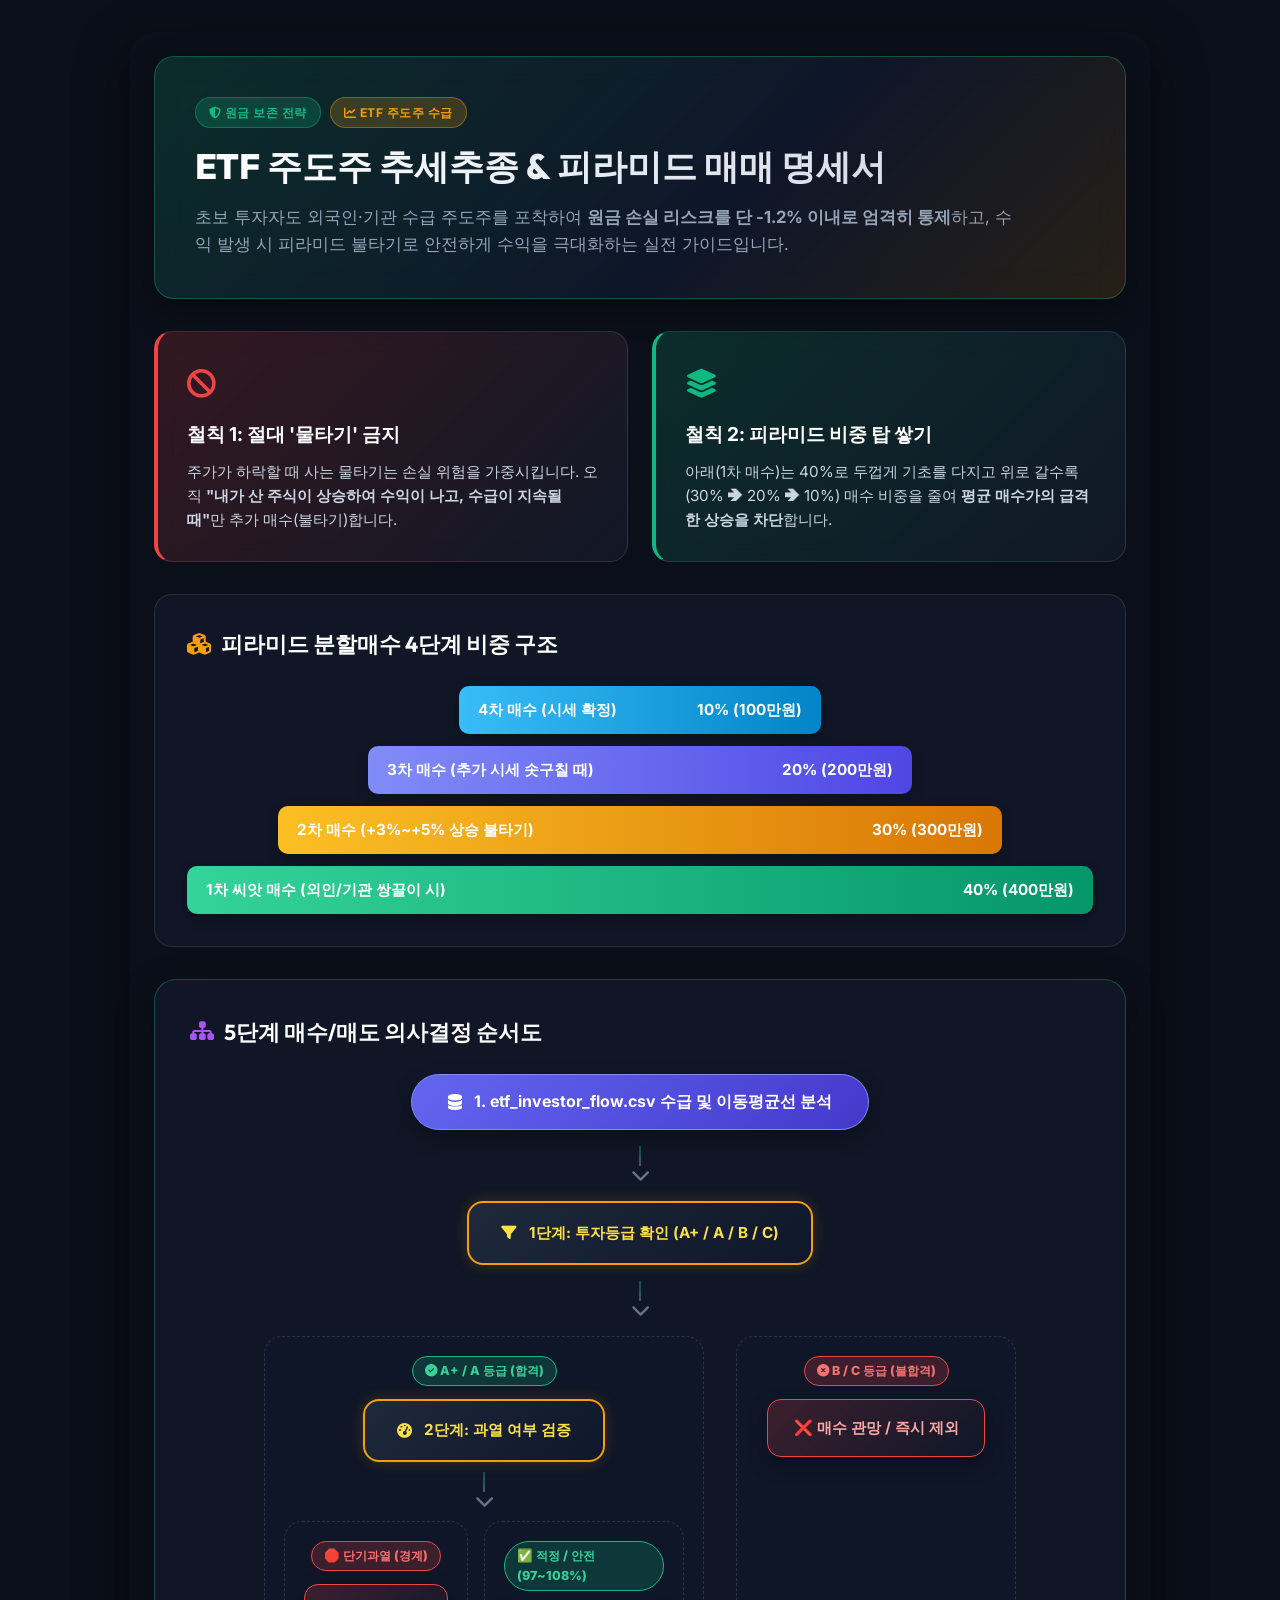
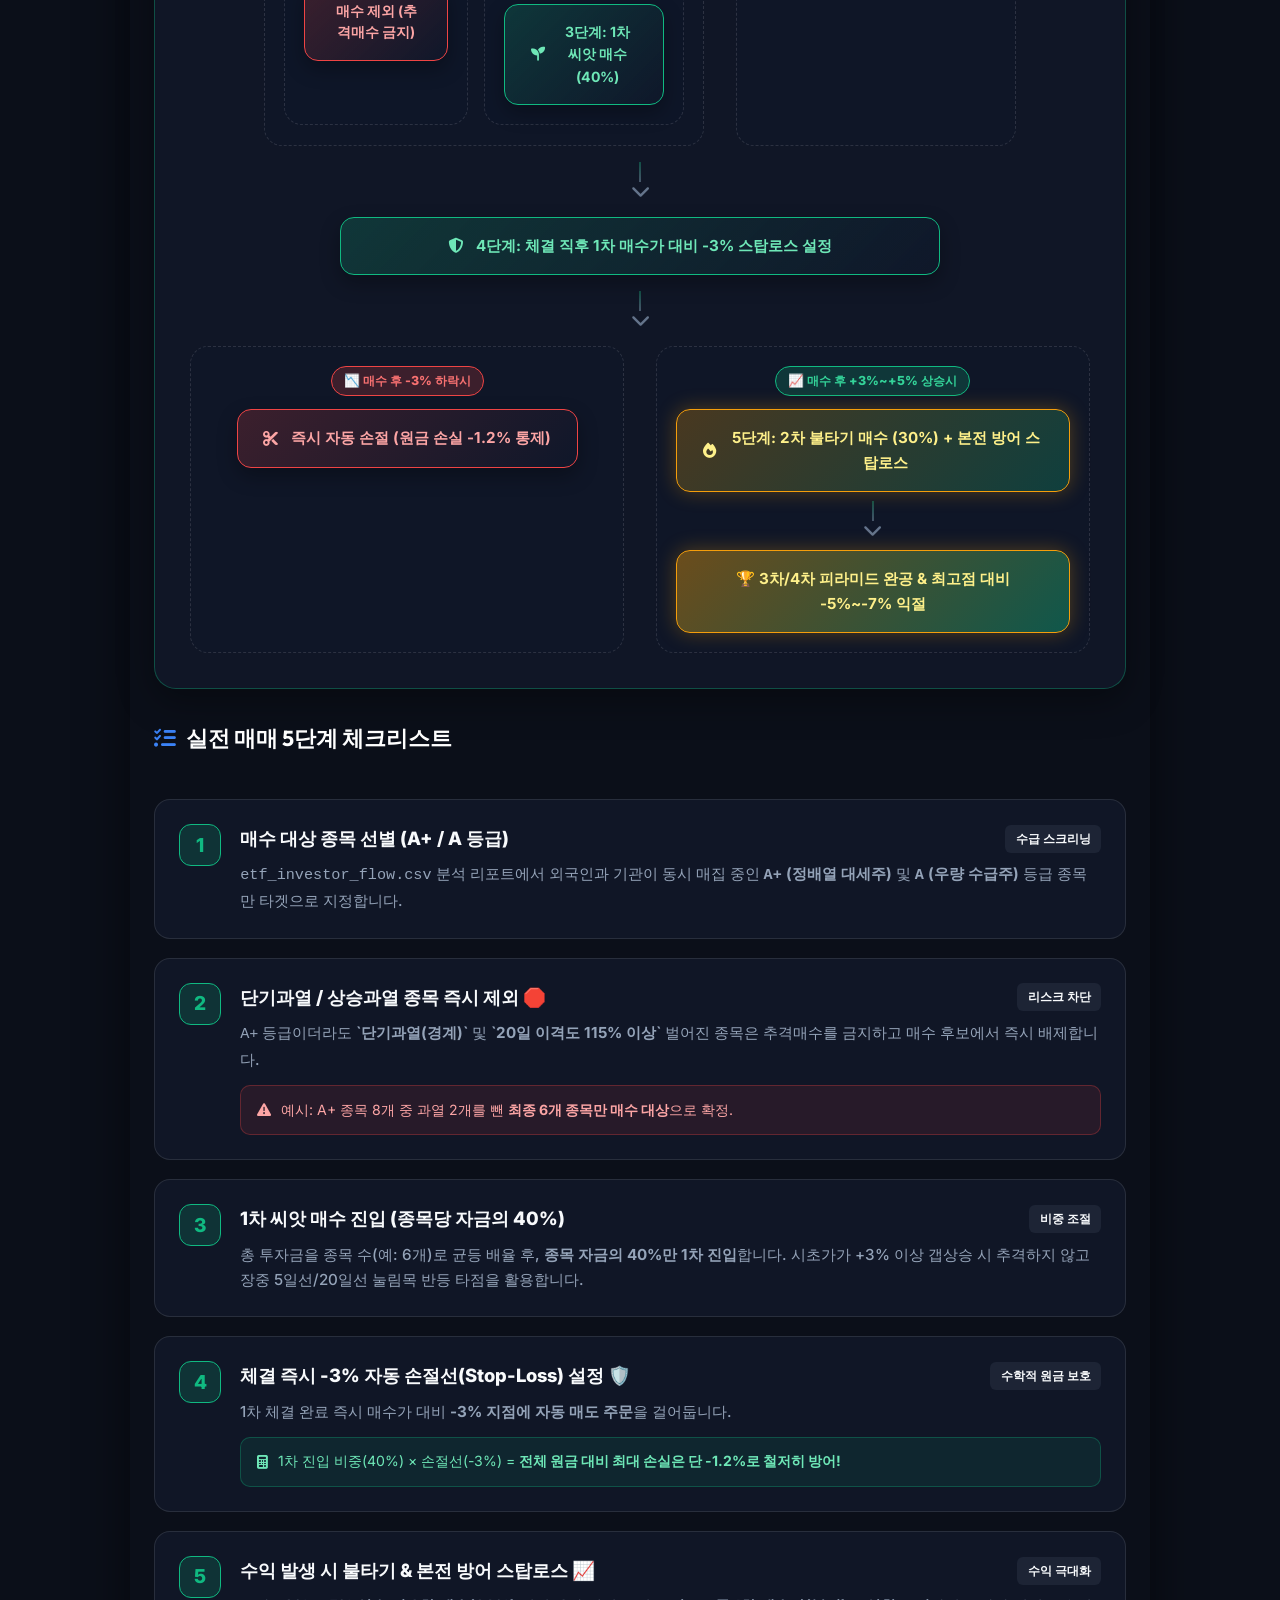
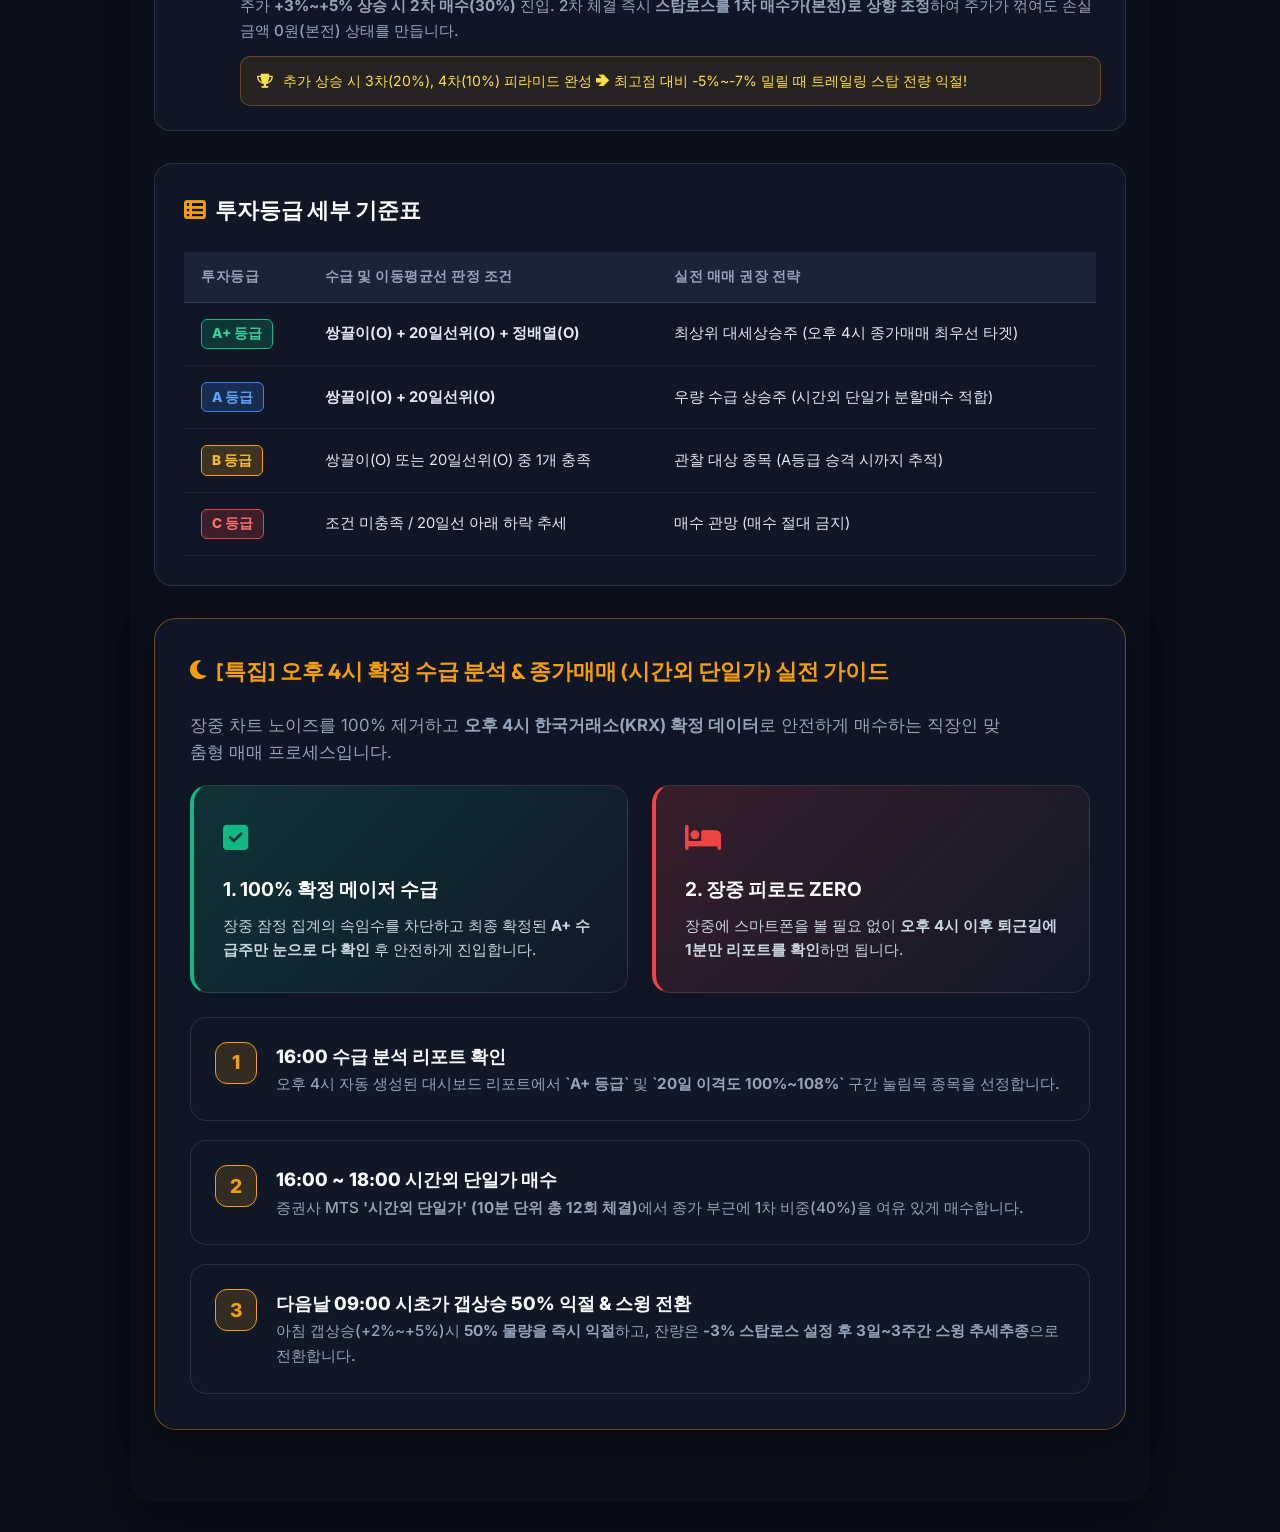
==== docs/stockDesc1.html @ cfb951fc "feat: Add Trend-Following & 4 PM After-Hours Closing Trading strategy, light theme UI, and macExec g" ====
<!DOCTYPE html>
<html lang="ko">

<head>
  <meta charset="UTF-8">
  <meta name="viewport" content="width=device-width, initial-scale=1.0">
  <title>ETF 주도주 추세추종 & 피라미드 매매 전략</title>

  <!-- Google Fonts -->
  <link rel="preconnect" href="https://fonts.googleapis.com">
  <link rel="preconnect" href="https://fonts.gstatic.com" crossorigin>
  <link
    href="https://fonts.googleapis.com/css2?family=Inter:wght@300;400;500;600;700&family=Outfit:wght@600;700;800&family=Fira+Code:wght@500;700&display=swap"
    rel="stylesheet">

  <!-- FontAwesome Icons -->
  <link rel="stylesheet" href="https://cdnjs.cloudflare.com/ajax/libs/font-awesome/6.4.0/css/all.min.css">

  <style>
    :root {
      --bg-dark: #0b0f19;
      --panel-bg: rgba(17, 24, 39, 0.95);
      --panel-border: rgba(255, 255, 255, 0.1);
      --panel-border-glow: rgba(16, 185, 129, 0.35);
      --primary-emerald: #10b981;
      --primary-glow: rgba(16, 185, 129, 0.18);
      --gold-accent: #f59e0b;
      --gold-glow: rgba(245, 158, 11, 0.18);
      --danger-red: #ef4444;
      --danger-glow: rgba(239, 68, 68, 0.18);
      --info-blue: #3b82f6;
      --info-glow: rgba(59, 130, 246, 0.18);
      --purple-accent: #a855f7;
      --text-main: #f8fafc;
      --text-sub: #94a3b8;
    }

    * {
      box-sizing: border-box;
      margin: 0;
      padding: 0;
    }

    body {
      background-color: var(--bg-dark);
      color: var(--text-main);
      font-family: 'Inter', -apple-system, BlinkMacSystemFont, sans-serif;
      line-height: 1.6;
      padding: 2rem 1rem;
      display: flex;
      justify-content: center;
    }

    .strategy-container {
      max-width: 1020px;
      width: 100%;
      display: flex;
      flex-direction: column;
      gap: 2rem;
      background: #0b0f19;
      padding: 1.5rem;
      border-radius: 24px;
      box-shadow: 0 20px 50px rgba(0,0,0,0.5);
    }

    /* Header Banner Card */
    .hero-banner {
      background: linear-gradient(135deg, rgba(16, 185, 129, 0.18) 0%, rgba(15, 23, 42, 0.95) 60%, rgba(245, 158, 11, 0.12) 100%);
      border: 1px solid var(--panel-border-glow);
      border-radius: 20px;
      padding: 2.5rem;
      backdrop-filter: blur(16px);
      box-shadow: 0 10px 30px rgba(0, 0, 0, 0.4);
      position: relative;
      overflow: hidden;
    }

    .badge-group {
      display: flex;
      gap: 0.6rem;
      margin-bottom: 1rem;
      flex-wrap: wrap;
    }

    .chip-badge {
      font-size: 0.75rem;
      font-weight: 700;
      padding: 0.3rem 0.8rem;
      border-radius: 50px;
      text-transform: uppercase;
      letter-spacing: 0.5px;
    }

    .chip-emerald {
      background: rgba(16, 185, 129, 0.2);
      color: var(--primary-emerald);
      border: 1px solid rgba(16, 185, 129, 0.4);
    }

    .chip-gold {
      background: rgba(245, 158, 11, 0.2);
      color: var(--gold-accent);
      border: 1px solid rgba(245, 158, 11, 0.4);
    }

    .hero-title {
      font-family: 'Outfit', sans-serif;
      font-size: 2.2rem;
      font-weight: 800;
      line-height: 1.25;
      margin-bottom: 1rem;
      background: linear-gradient(90deg, #ffffff 0%, #cbd5e1 100%);
      -webkit-background-clip: text;
      -webkit-text-fill-color: transparent;
    }

    .hero-desc {
      color: #94a3b8;
      font-size: 1.05rem;
      max-width: 820px;
    }

    /* Key Rules Grid */
    .rules-grid {
      display: grid;
      grid-template-columns: repeat(auto-fit, minmax(300px, 1fr));
      gap: 1.5rem;
    }

    .rule-card {
      background: var(--panel-bg);
      border: 1px solid var(--panel-border);
      border-radius: 18px;
      padding: 1.8rem;
      backdrop-filter: blur(12px);
      transition: transform 0.25s ease, border-color 0.25s ease;
    }

    .rule-card:hover {
      transform: translateY(-4px);
    }

    .rule-card.danger {
      border-left: 4px solid var(--danger-red);
      background: linear-gradient(135deg, var(--danger-glow) 0%, rgba(17, 24, 39, 0.95) 100%);
    }

    .rule-card.success {
      border-left: 4px solid var(--primary-emerald);
      background: linear-gradient(135deg, var(--primary-glow) 0%, rgba(17, 24, 39, 0.95) 100%);
    }

    .rule-icon {
      font-size: 1.8rem;
      margin-bottom: 0.8rem;
    }

    .rule-card.danger .rule-icon {
      color: var(--danger-red);
    }

    .rule-card.success .rule-icon {
      color: var(--primary-emerald);
    }

    .rule-title {
      font-size: 1.2rem;
      font-weight: 700;
      color: #ffffff;
      margin-bottom: 0.6rem;
    }

    .rule-text {
      color: #cbd5e1;
      font-size: 0.95rem;
      line-height: 1.6;
    }

    /* Pyramid Visual Bars */
    .pyramid-box {
      background: var(--panel-bg);
      border: 1px solid var(--panel-border);
      border-radius: 18px;
      padding: 2rem;
    }

    .section-title {
      font-family: 'Outfit', sans-serif;
      font-size: 1.35rem;
      font-weight: 700;
      color: #ffffff;
      margin-bottom: 1.5rem;
      display: flex;
      align-items: center;
      gap: 0.6rem;
    }

    .pyramid-bars {
      display: flex;
      flex-direction: column;
      gap: 0.75rem;
      align-items: center;
      margin-top: 1rem;
    }

    .pyramid-level {
      height: 48px;
      border-radius: 10px;
      display: flex;
      align-items: center;
      justify-content: space-between;
      padding: 0 1.2rem;
      font-weight: 700;
      font-size: 0.95rem;
      box-shadow: 0 4px 12px rgba(0, 0, 0, 0.25);
    }

    .level-4 {
      width: 40%;
      background: linear-gradient(90deg, #38bdf8, #0284c7);
      color: #fff;
    }

    .level-3 {
      width: 60%;
      background: linear-gradient(90deg, #818cf8, #4f46e5);
      color: #fff;
    }

    .level-2 {
      width: 80%;
      background: linear-gradient(90deg, #fbbf24, #d97706);
      color: #fff;
    }

    .level-1 {
      width: 100%;
      background: linear-gradient(90deg, #34d399, #059669);
      color: #fff;
    }

    /* ==========================================================================
       ✨ HTML/CSS Visual Flowchart Diagram Components (No Mermaid)
       ========================================================================== */
    .visual-flow-section {
      background: var(--panel-bg);
      border: 1px solid var(--panel-border-glow);
      border-radius: 22px;
      padding: 2.2rem;
      backdrop-filter: blur(16px);
      box-shadow: 0 12px 35px rgba(0, 0, 0, 0.35);
    }

    .flow-tree {
      display: flex;
      flex-direction: column;
      align-items: center;
      gap: 1.2rem;
      position: relative;
    }

    /* Flow Node Box Types */
    .flow-node {
      padding: 1rem 1.6rem;
      border-radius: 14px;
      font-weight: 700;
      font-size: 0.95rem;
      display: flex;
      align-items: center;
      gap: 0.8rem;
      box-shadow: 0 8px 20px rgba(0,0,0,0.3);
      position: relative;
      text-align: center;
      transition: all 0.25s ease;
    }

    .flow-node:hover {
      transform: translateY(-2px);
    }

    .node-start {
      background: linear-gradient(135deg, #6366f1 0%, #4338ca 100%);
      border: 1px solid #818cf8;
      color: #ffffff;
      border-radius: 50px;
      padding: 0.9rem 2.2rem;
      font-size: 1rem;
    }

    .node-decision {
      background: linear-gradient(135deg, #1e293b 0%, #0f172a 100%);
      border: 2px solid var(--gold-accent);
      color: #fde047;
      border-radius: 16px;
      padding: 1.1rem 2rem;
      box-shadow: 0 0 15px rgba(245, 158, 11, 0.2);
    }

    .node-action {
      background: linear-gradient(135deg, rgba(16, 185, 129, 0.2) 0%, rgba(15, 23, 42, 0.9) 100%);
      border: 1px solid var(--primary-emerald);
      color: #6ee7b7;
    }

    .node-stop {
      background: linear-gradient(135deg, rgba(239, 68, 68, 0.2) 0%, rgba(15, 23, 42, 0.9) 100%);
      border: 1px solid var(--danger-red);
      color: #fca5a5;
    }

    .node-win {
      background: linear-gradient(135deg, rgba(245, 158, 11, 0.25) 0%, rgba(16, 185, 129, 0.25) 100%);
      border: 1.5px solid var(--gold-accent);
      color: #fef08a;
      box-shadow: 0 0 20px rgba(245, 158, 11, 0.3);
    }

    /* Flow Connectors & Arrows */
    .flow-arrow-down {
      display: flex;
      flex-direction: column;
      align-items: center;
      color: #64748b;
      font-size: 1.2rem;
      margin: -0.2rem 0;
    }

    .flow-line {
      width: 2px;
      height: 20px;
      background: linear-gradient(180deg, var(--panel-border-glow), #475569);
    }

    /* Branch Rows (Yes/No Split) */
    .branch-row {
      display: flex;
      justify-content: center;
      gap: 2rem;
      width: 100%;
      flex-wrap: wrap;
    }

    .branch-col {
      display: flex;
      flex-direction: column;
      align-items: center;
      gap: 0.8rem;
      flex: 1;
      min-width: 280px;
      max-width: 440px;
      background: rgba(15, 23, 42, 0.5);
      border: 1px dashed rgba(255, 255, 255, 0.12);
      border-radius: 18px;
      padding: 1.2rem;
    }

    .branch-badge {
      font-size: 0.78rem;
      font-weight: 800;
      padding: 0.25rem 0.75rem;
      border-radius: 50px;
      text-transform: uppercase;
    }

    .bb-pass { background: rgba(16, 185, 129, 0.2); color: #34d399; border: 1px solid #10b981; }
    .bb-fail { background: rgba(239, 68, 68, 0.2); color: #f87171; border: 1px solid #ef4444; }

    /* Timeline Steps */
    .steps-container {
      display: flex;
      flex-direction: column;
      gap: 1.2rem;
    }

    .step-item {
      background: var(--panel-bg);
      border: 1px solid var(--panel-border);
      border-radius: 16px;
      padding: 1.5rem;
      display: flex;
      gap: 1.2rem;
      align-items: flex-start;
      transition: border-color 0.2s;
    }

    .step-item:hover {
      border-color: rgba(16, 185, 129, 0.4);
    }

    .step-number {
      width: 42px;
      height: 42px;
      border-radius: 12px;
      background: var(--primary-glow);
      border: 1px solid var(--primary-emerald);
      color: var(--primary-emerald);
      display: flex;
      align-items: center;
      justify-content: center;
      font-weight: 800;
      font-size: 1.2rem;
      flex-shrink: 0;
    }

    .step-content {
      flex: 1;
    }

    .step-header {
      display: flex;
      align-items: center;
      justify-content: space-between;
      margin-bottom: 0.5rem;
    }

    .step-heading {
      font-size: 1.15rem;
      font-weight: 800;
      color: var(--text-main);
    }

    .step-tag {
      font-size: 0.78rem;
      font-weight: 700;
      padding: 0.25rem 0.65rem;
      border-radius: 6px;
      background: rgba(100, 116, 139, 0.15);
      color: var(--text-main);
    }

    .step-desc {
      color: var(--text-sub);
      font-size: 0.95rem;
      line-height: 1.65;
      font-weight: 500;
    }

    .highlight-box {
      margin-top: 0.8rem;
      padding: 0.8rem 1rem;
      border-radius: 10px;
      font-size: 0.88rem;
      display: flex;
      align-items: center;
      gap: 0.6rem;
    }

    .hb-emerald {
      background: rgba(16, 185, 129, 0.1);
      border: 1px solid rgba(16, 185, 129, 0.3);
      color: #6ee7b7;
    }

    .hb-red {
      background: rgba(239, 68, 68, 0.1);
      border: 1px solid rgba(239, 68, 68, 0.3);
      color: #fca5a5;
    }

    .hb-gold {
      background: rgba(245, 158, 11, 0.1);
      border: 1px solid rgba(245, 158, 11, 0.3);
      color: #fde047;
    }

    /* Tables */
    .table-box {
      background: var(--panel-bg);
      border: 1px solid var(--panel-border);
      border-radius: 18px;
      padding: 1.8rem;
      overflow-x: auto;
    }

    .custom-table {
      width: 100%;
      border-collapse: collapse;
      text-align: left;
    }

    .custom-table th {
      padding: 0.9rem 1.1rem;
      background: rgba(30, 41, 59, 0.8);
      color: #94a3b8;
      font-size: 0.85rem;
      text-transform: uppercase;
      letter-spacing: 0.5px;
      border-bottom: 1px solid var(--panel-border);
    }

    .custom-table td {
      padding: 1rem 1.1rem;
      border-bottom: 1px solid rgba(255, 255, 255, 0.05);
      font-size: 0.92rem;
      color: #e2e8f0;
    }

    .grade-badge {
      display: inline-block;
      padding: 0.2rem 0.6rem;
      border-radius: 6px;
      font-weight: 800;
      font-size: 0.85rem;
    }

    .gb-aplus {
      background: rgba(16, 185, 129, 0.2);
      color: #34d399;
      border: 1px solid #10b981;
    }

    .gb-a {
      background: rgba(59, 130, 246, 0.2);
      color: #60a5fa;
      border: 1px solid #3b82f6;
    }

    .gb-b {
      background: rgba(245, 158, 11, 0.2);
      color: #fbbf24;
      border: 1px solid #f59e0b;
    }

    .gb-c {
      background: rgba(239, 68, 68, 0.2);
      color: #f87171;
      border: 1px solid #ef4444;
    }

    footer {
      text-align: center;
      color: #64748b;
      font-size: 0.85rem;
      margin-top: 1rem;
    }
  </style>
</head>

<body>

  <div class="strategy-container">

    <!-- Hero Banner -->
    <header class="hero-banner">
      <div class="badge-group">
        <span class="chip-badge chip-emerald"><i class="fa-solid fa-shield-halved"></i> 원금 보존 전략</span>
        <span class="chip-badge chip-gold"><i class="fa-solid fa-chart-line"></i> ETF 주도주 수급</span>
      </div>
      <h1 class="hero-title">ETF 주도주 추세추종 & 피라미드 매매 명세서</h1>
      <p class="hero-desc">
        초보 투자자도 외국인·기관 수급 주도주를 포착하여 <strong>원금 손실 리스크를 단 -1.2% 이내로 엄격히 통제</strong>하고,
        수익 발생 시 피라미드 불타기로 안전하게 수익을 극대화하는 실전 가이드입니다.
      </p>
    </header>

    <!-- Key Rules Grid -->
    <section class="rules-grid">
      <div class="rule-card danger">
        <div class="rule-icon"><i class="fa-solid fa-ban"></i></div>
        <h3 class="rule-title">철칙 1: 절대 '물타기' 금지</h3>
        <p class="rule-text">
          주가가 하락할 때 사는 물타기는 손실 위험을 가중시킵니다. 오직 <strong>"내가 산 주식이 상승하여 수익이 나고, 수급이 지속될 때"</strong>만 추가 매수(불타기)합니다.
        </p>
      </div>

      <div class="rule-card success">
        <div class="rule-icon"><i class="fa-solid fa-layer-group"></i></div>
        <h3 class="rule-title">철칙 2: 피라미드 비중 탑 쌓기</h3>
        <p class="rule-text">
          아래(1차 매수)는 40%로 두껍게 기초를 다지고 위로 갈수록(30% ➔ 20% ➔ 10%) 매수 비중을 줄여 <strong>평균 매수가의 급격한 상승을 차단</strong>합니다.
        </p>
      </div>
    </section>

    <!-- Pyramid Visual Bars -->
    <section class="pyramid-box">
      <h2 class="section-title"><i class="fa-solid fa-cubes highlight-gold" style="color:var(--gold-accent);"></i> 피라미드
        분할매수 4단계 비중 구조</h2>
      <div class="pyramid-bars">
        <div class="pyramid-level level-4">
          <span>4차 매수 (시세 확정)</span>
          <span>10% (100만원)</span>
        </div>
        <div class="pyramid-level level-3">
          <span>3차 매수 (추가 시세 솟구칠 때)</span>
          <span>20% (200만원)</span>
        </div>
        <div class="pyramid-level level-2">
          <span>2차 매수 (+3%~+5% 상승 불타기)</span>
          <span>30% (300만원)</span>
        </div>
        <div class="pyramid-level level-1">
          <span>1차 씨앗 매수 (외인/기관 쌍끌이 시)</span>
          <span>40% (400만원)</span>
        </div>
      </div>
    </section>

    <!-- ==========================================================================
         ✨ 순수 HTML/CSS visual Flowchart (도형 의사결정 순서도)
         ========================================================================== -->
    <section class="visual-flow-section">
      <h2 class="section-title"><i class="fa-solid fa-sitemap" style="color:var(--purple-accent);"></i> 5단계 매수/매도 의사결정 순서도</h2>
      
      <div class="flow-tree">
        
        <!-- Start Node -->
        <div class="flow-node node-start">
          <i class="fa-solid fa-database"></i> 1. etf_investor_flow.csv 수급 및 이동평균선 분석
        </div>
        
        <div class="flow-arrow-down"><div class="flow-line"></div><i class="fa-solid fa-chevron-down"></i></div>

        <!-- Decision Node 1 -->
        <div class="flow-node node-decision">
          <i class="fa-solid fa-filter"></i> 1단계: 투자등급 확인 (A+ / A / B / C)
        </div>

        <div class="flow-arrow-down"><div class="flow-line"></div><i class="fa-solid fa-chevron-down"></i></div>

        <!-- Branch 1: Grade Selection -->
        <div class="branch-row">
          <div class="branch-col">
            <span class="branch-badge bb-pass"><i class="fa-solid fa-circle-check"></i> A+ / A 등급 (합격)</span>
            <div class="flow-node node-decision">
              <i class="fa-solid fa-gauge-high"></i> 2단계: 과열 여부 검증
            </div>

            <div class="flow-arrow-down"><div class="flow-line"></div><i class="fa-solid fa-chevron-down"></i></div>

            <!-- Sub Branch 2: Overheat Check -->
            <div class="branch-row" style="gap: 1rem;">
              <div class="branch-col" style="min-width: 180px;">
                <span class="branch-badge bb-fail">🛑 단기과열 (경계)</span>
                <div class="flow-node node-stop" style="font-size: 0.85rem;">
                  매수 제외 (추격매수 금지)
                </div>
              </div>

              <div class="branch-col" style="min-width: 200px;">
                <span class="branch-badge bb-pass">✅ 적정 / 안전 (97~108%)</span>
                <div class="flow-node node-action" style="font-size: 0.88rem;">
                  <i class="fa-solid fa-seedling"></i> 3단계: 1차 씨앗 매수 (40%)
                </div>
              </div>
            </div>

          </div>

          <div class="branch-col" style="max-width: 260px;">
            <span class="branch-badge bb-fail"><i class="fa-solid fa-circle-xmark"></i> B / C 등급 (불합격)</span>
            <div class="flow-node node-stop">
              ❌ 매수 관망 / 즉시 제외
            </div>
          </div>
        </div>

        <div class="flow-arrow-down"><div class="flow-line"></div><i class="fa-solid fa-chevron-down"></i></div>

        <!-- Step 4 & 5 Process -->
        <div class="flow-node node-action" style="width: 100%; max-width: 600px; justify-content: center;">
          <i class="fa-solid fa-shield-halved"></i> 4단계: 체결 직후 1차 매수가 대비 -3% 스탑로스 설정
        </div>

        <div class="flow-arrow-down"><div class="flow-line"></div><i class="fa-solid fa-chevron-down"></i></div>

        <!-- Final Outcome Branch -->
        <div class="branch-row">
          <div class="branch-col">
            <span class="branch-badge bb-fail">📉 매수 후 -3% 하락시</span>
            <div class="flow-node node-stop">
              <i class="fa-solid fa-scissors"></i> 즉시 자동 손절 (원금 손실 -1.2% 통제)
            </div>
          </div>

          <div class="branch-col">
            <span class="branch-badge bb-pass">📈 매수 후 +3%~+5% 상승시</span>
            <div class="flow-node node-win">
              <i class="fa-solid fa-fire"></i> 5단계: 2차 불타기 매수 (30%) + 본전 방어 스탑로스
            </div>
            <div class="flow-arrow-down"><div class="flow-line"></div><i class="fa-solid fa-chevron-down"></i></div>
            <div class="flow-node node-win" style="background: linear-gradient(135deg, rgba(245, 158, 11, 0.4) 0%, rgba(16, 185, 129, 0.4) 100%);">
              🏆 3차/4차 피라미드 완공 & 최고점 대비 -5%~-7% 익절
            </div>
          </div>
        </div>

      </div>
    </section>

    <!-- 5 Steps Detail Timeline -->
    <section class="steps-container">
      <h2 class="section-title"><i class="fa-solid fa-list-check" style="color:var(--info-blue);"></i> 실전 매매 5단계 체크리스트
      </h2>

      <!-- Step 1 -->
      <div class="step-item">
        <div class="step-number">1</div>
        <div class="step-content">
          <div class="step-header">
            <h3 class="step-heading">매수 대상 종목 선별 (A+ / A 등급)</h3>
            <span class="step-tag">수급 스크리닝</span>
          </div>
          <p class="step-desc">
            <code>etf_investor_flow.csv</code> 분석 리포트에서 외국인과 기관이 동시 매집 중인 <strong><code>A+</code> (정배열 대세주)</strong> 및
            <strong><code>A</code> (우량 수급주)</strong> 등급 종목만 타겟으로 지정합니다.
          </p>
        </div>
      </div>

      <!-- Step 2 -->
      <div class="step-item">
        <div class="step-number">2</div>
        <div class="step-content">
          <div class="step-header">
            <h3 class="step-heading">단기과열 / 상승과열 종목 즉시 제외 🛑</h3>
            <span class="step-tag">리스크 차단</span>
          </div>
          <p class="step-desc">
            <code>A+</code> 등급이더라도 <strong>`단기과열(경계)`</strong> 및 <strong>`20일 이격도 115% 이상`</strong> 벌어진 종목은 추격매수를 금지하고 매수 후보에서 즉시 배제합니다.
          </p>
          <div class="highlight-box hb-red">
            <i class="fa-solid fa-triangle-exclamation"></i>
            <span>예시: A+ 종목 8개 중 과열 2개를 뺀 <strong>최종 6개 종목만 매수 대상</strong>으로 확정.</span>
          </div>
        </div>
      </div>

      <!-- Step 3 -->
      <div class="step-item">
        <div class="step-number">3</div>
        <div class="step-content">
          <div class="step-header">
            <h3 class="step-heading">1차 씨앗 매수 진입 (종목당 자금의 40%)</h3>
            <span class="step-tag">비중 조절</span>
          </div>
          <p class="step-desc">
            총 투자금을 종목 수(예: 6개)로 균등 배율 후, <strong>종목 자금의 40%만 1차 진입</strong>합니다. 시초가가 +3% 이상 갭상승 시 추격하지 않고 장중 5일선/20일선 눌림목 반등 타점을
            활용합니다.
          </p>
        </div>
      </div>

      <!-- Step 4 -->
      <div class="step-item">
        <div class="step-number">4</div>
        <div class="step-content">
          <div class="step-header">
            <h3 class="step-heading">체결 즉시 -3% 자동 손절선(Stop-Loss) 설정 🛡️</h3>
            <span class="step-tag">수학적 원금 보호</span>
          </div>
          <p class="step-desc">
            1차 체결 완료 즉시 매수가 대비 <strong>-3% 지점에 자동 매도 주문</strong>을 걸어둡니다.
          </p>
          <div class="highlight-box hb-emerald">
            <i class="fa-solid fa-calculator"></i>
            <span>1차 진입 비중(40%) × 손절선(-3%) = <strong>전체 원금 대비 최대 손실은 단 -1.2%로 철저히 방어!</strong></span>
          </div>
        </div>
      </div>

      <!-- Step 5 -->
      <div class="step-item">
        <div class="step-number">5</div>
        <div class="step-content">
          <div class="step-header">
            <h3 class="step-heading">수익 발생 시 불타기 & 본전 방어 스탑로스 📈</h3>
            <span class="step-tag">수익 극대화</span>
          </div>
          <p class="step-desc">
            주가 <strong>+3%~+5% 상승 시 2차 매수(30%)</strong> 진입. 2차 체결 즉시 <strong>스탑로스를 1차 매수가(본전)로 상향 조정</strong>하여 주가가 꺾여도 손실금액 0원(본전) 상태를 만듭니다.
          </p>
          <div class="highlight-box hb-gold">
            <i class="fa-solid fa-trophy"></i>
            <span>추가 상승 시 3차(20%), 4차(10%) 피라미드 완성 ➔ 최고점 대비 -5%~-7% 밀릴 때 트레일링 스탑 전량 익절!</span>
          </div>
        </div>
      </div>

    </section>

    <!-- Metrics & Grade Table -->
    <section class="table-box">
      <h2 class="section-title"><i class="fa-solid fa-table-list" style="color:var(--gold-accent);"></i> 투자등급 세부 기준표
      </h2>
      <table class="custom-table">
        <thead>
          <tr>
            <th>투자등급</th>
            <th>수급 및 이동평균선 판정 조건</th>
            <th>실전 매매 권장 전략</th>
          </tr>
        </thead>
        <tbody>
          <tr>
            <td><span class="grade-badge gb-aplus">A+ 등급</span></td>
            <td><strong>쌍끌이(O) + 20일선위(O) + 정배열(O)</strong></td>
            <td>최상위 대세상승주 (오후 4시 종가매매 최우선 타겟)</td>
          </tr>
          <tr>
            <td><span class="grade-badge gb-a">A 등급</span></td>
            <td><strong>쌍끌이(O) + 20일선위(O)</strong></td>
            <td>우량 수급 상승주 (시간외 단일가 분할매수 적합)</td>
          </tr>
          <tr>
            <td><span class="grade-badge gb-b">B 등급</span></td>
            <td>쌍끌이(O) 또는 20일선위(O) 중 1개 충족</td>
            <td>관찰 대상 종목 (A등급 승격 시까지 추적)</td>
          </tr>
          <tr>
            <td><span class="grade-badge gb-c">C 등급</span></td>
            <td>조건 미충족 / 20일선 아래 하락 추세</td>
            <td>매수 관망 (매수 절대 금지)</td>
          </tr>
        </tbody>
      </table>
    </section>

    <!-- Closing Price / After-Hours Trading Special Guide -->
    <section class="visual-flow-section" style="border-color: rgba(245, 158, 11, 0.4);">
      <h2 class="section-title" style="color: var(--gold-accent);">
        <i class="fa-solid fa-moon"></i> [특집] 오후 4시 확정 수급 분석 & 종가매매 (시간외 단일가) 실전 가이드
      </h2>
      <p class="hero-desc" style="margin-bottom: 1.2rem;">
        장중 차트 노이즈를 100% 제거하고 <strong>오후 4시 한국거래소(KRX) 확정 데이터</strong>로 안전하게 매수하는 직장인 맞춤형 매매 프로세스입니다.
      </p>

      <div class="rules-grid" style="margin-bottom: 1.5rem;">
        <div class="rule-card success">
          <div class="rule-icon"><i class="fa-solid fa-square-check"></i></div>
          <h3 class="rule-title">1. 100% 확정 메이저 수급</h3>
          <p class="rule-text">장중 잠정 집계의 속임수를 차단하고 최종 확정된 <strong>A+ 수급주만 눈으로 다 확인</strong> 후 안전하게 진입합니다.</p>
        </div>
        <div class="rule-card danger">
          <div class="rule-icon"><i class="fa-solid fa-bed"></i></div>
          <h3 class="rule-title">2. 장중 피로도 ZERO</h3>
          <p class="rule-text">장중에 스마트폰을 볼 필요 없이 <strong>오후 4시 이후 퇴근길에 1분만 리포트를 확인</strong>하면 됩니다.</p>
        </div>
      </div>

      <div class="steps-container">
        <div class="step-item">
          <div class="step-number" style="background: rgba(245, 158, 11, 0.15); color: var(--gold-accent); border-color: var(--gold-accent);">1</div>
          <div class="step-content">
            <h3 class="step-heading">16:00 수급 분석 리포트 확인</h3>
            <p class="step-desc">오후 4시 자동 생성된 대시보드 리포트에서 <strong>`A+ 등급`</strong> 및 <strong>`20일 이격도 100%~108%`</strong> 구간 눌림목 종목을 선정합니다.</p>
          </div>
        </div>
        <div class="step-item">
          <div class="step-number" style="background: rgba(245, 158, 11, 0.15); color: var(--gold-accent); border-color: var(--gold-accent);">2</div>
          <div class="step-content">
            <h3 class="step-heading">16:00 ~ 18:00 시간외 단일가 매수</h3>
            <p class="step-desc">증권사 MTS <strong>'시간외 단일가' (10분 단위 총 12회 체결)</strong>에서 종가 부근에 1차 비중(40%)을 여유 있게 매수합니다.</p>
          </div>
        </div>
        <div class="step-item">
          <div class="step-number" style="background: rgba(245, 158, 11, 0.15); color: var(--gold-accent); border-color: var(--gold-accent);">3</div>
          <div class="step-content">
            <h3 class="step-heading">다음날 09:00 시초가 갭상승 50% 익절 & 스윙 전환</h3>
            <p class="step-desc">아침 갭상승(+2%~+5%)시 <strong>50% 물량을 즉시 익절</strong>하고, 잔량은 <strong>-3% 스탑로스 설정 후 3일~3주간 스윙 추세추종</strong>으로 전환합니다.</p>
          </div>
        </div>
      </div>
    </section>

    <footer>
    </footer>

  </div>

</body>

</html>
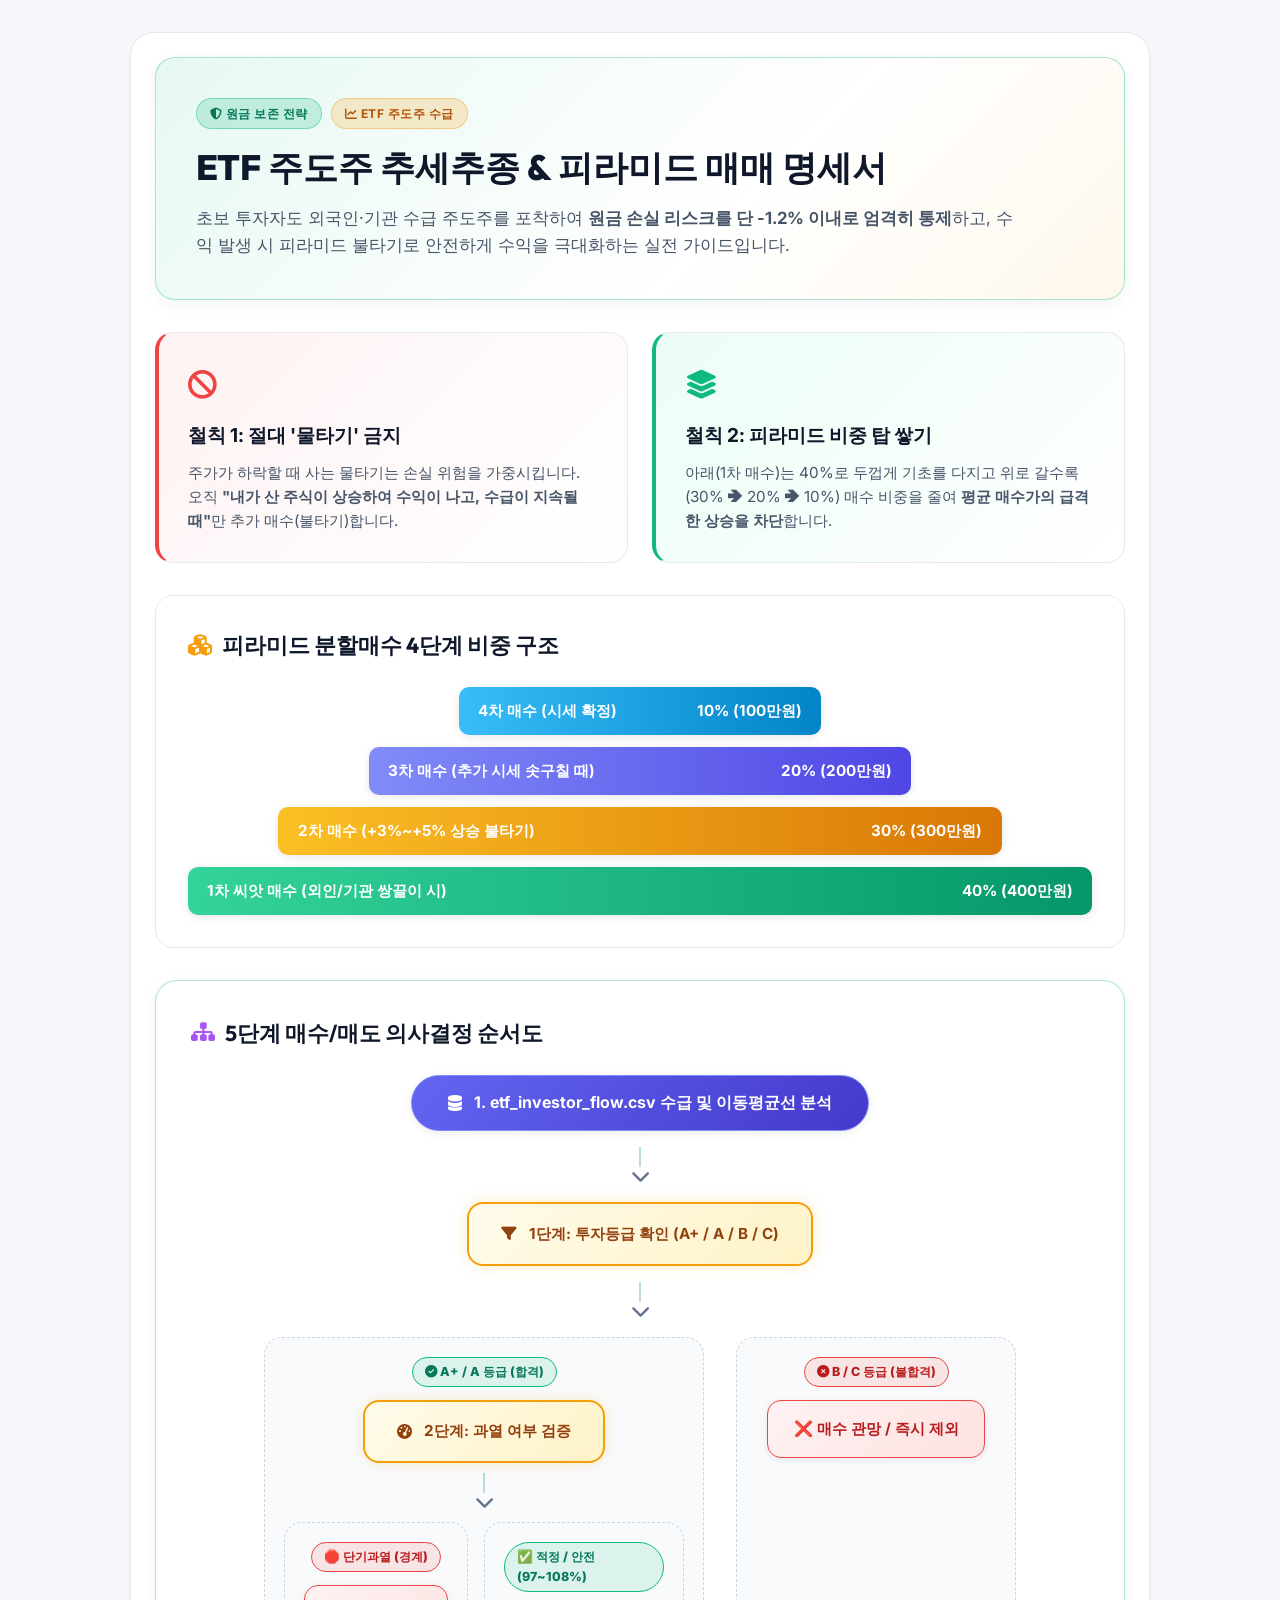
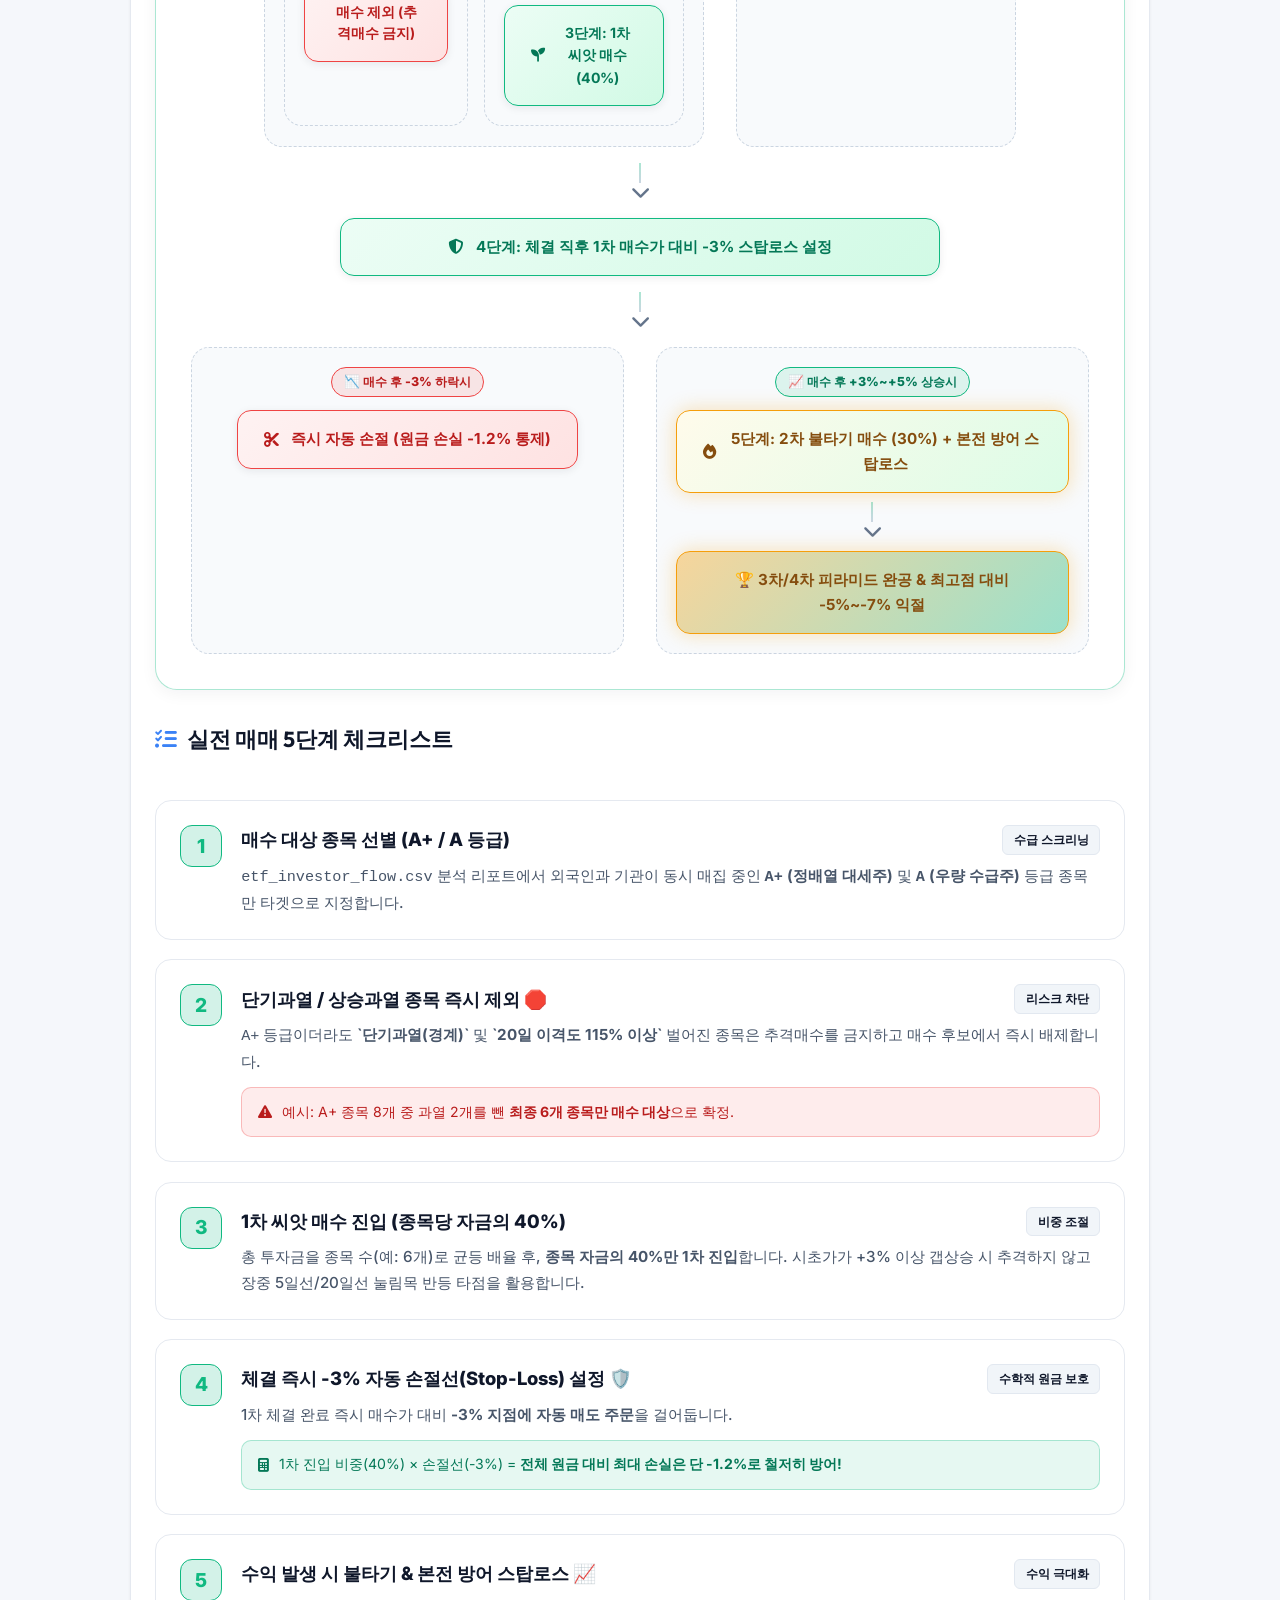
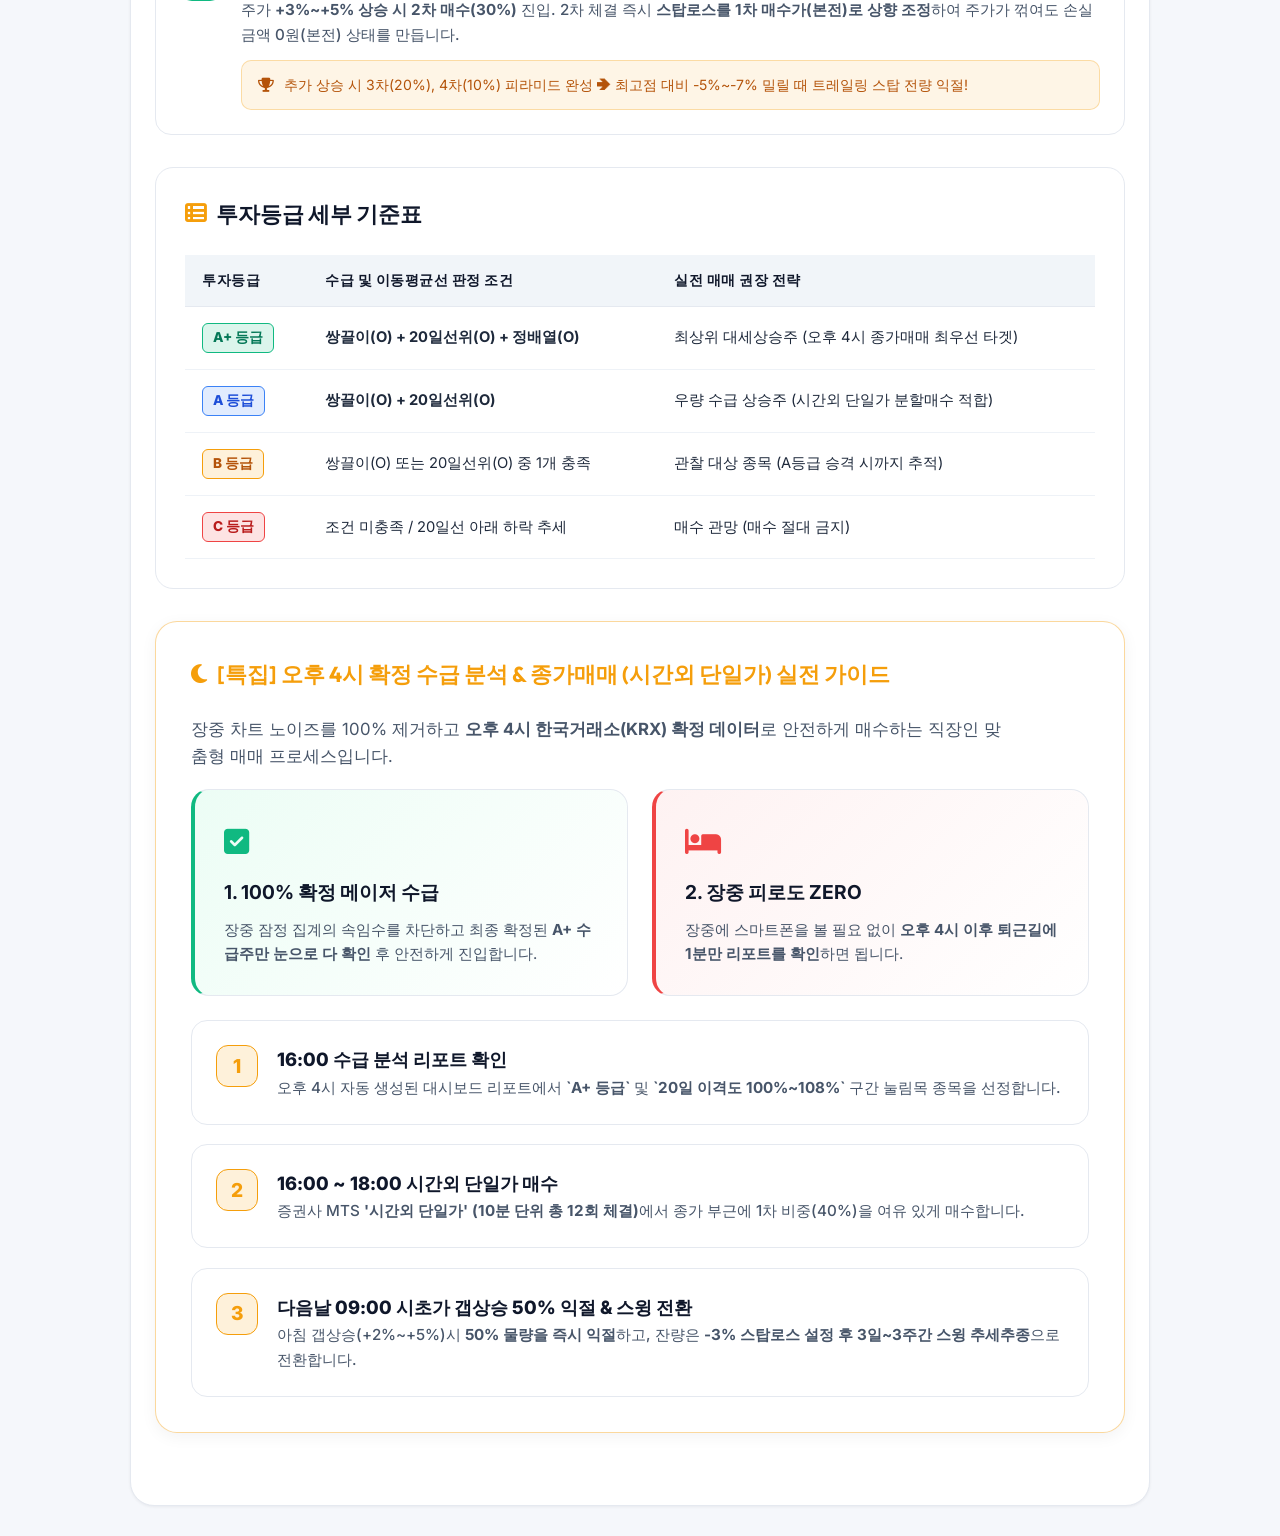
==== commit c6c06e64: "fix: 대시보드 데이터 미조회 수정, 라이트 테마 단일화 및 기본 필터 적용 - 누락된 updateFilterCounts() 정의 (ReferenceError로 데이터가 비어 보" ====
--- a/docs/stockDesc1.html
+++ b/docs/stockDesc1.html
@@ -18,9 +18,9 @@
 
   <style>
     :root {
-      --bg-dark: #0b0f19;
-      --panel-bg: rgba(17, 24, 39, 0.95);
-      --panel-border: rgba(255, 255, 255, 0.1);
+      --bg-dark: #f5f7fb;
+      --panel-bg: #ffffff;
+      --panel-border: #e5e9f0;
       --panel-border-glow: rgba(16, 185, 129, 0.35);
       --primary-emerald: #10b981;
       --primary-glow: rgba(16, 185, 129, 0.18);
@@ -31,8 +31,8 @@
       --info-blue: #3b82f6;
       --info-glow: rgba(59, 130, 246, 0.18);
       --purple-accent: #a855f7;
-      --text-main: #f8fafc;
-      --text-sub: #94a3b8;
+      --text-main: #0f172a;
+      --text-sub: #475569;
     }
 
     * {
@@ -57,20 +57,20 @@
       display: flex;
       flex-direction: column;
       gap: 2rem;
-      background: #0b0f19;
+      background: #ffffff;
       padding: 1.5rem;
+      border: 1px solid #e5e9f0;
       border-radius: 24px;
-      box-shadow: 0 20px 50px rgba(0,0,0,0.5);
+      box-shadow: 0 1px 3px rgba(15, 23, 42, 0.06);
     }
 
     /* Header Banner Card */
     .hero-banner {
-      background: linear-gradient(135deg, rgba(16, 185, 129, 0.18) 0%, rgba(15, 23, 42, 0.95) 60%, rgba(245, 158, 11, 0.12) 100%);
+      background: linear-gradient(135deg, rgba(16, 185, 129, 0.10) 0%, #ffffff 60%, rgba(245, 158, 11, 0.08) 100%);
       border: 1px solid var(--panel-border-glow);
       border-radius: 20px;
       padding: 2.5rem;
-      backdrop-filter: blur(16px);
-      box-shadow: 0 10px 30px rgba(0, 0, 0, 0.4);
+      box-shadow: 0 4px 16px rgba(15, 23, 42, 0.05);
       position: relative;
       overflow: hidden;
     }
@@ -93,13 +93,13 @@
 
     .chip-emerald {
       background: rgba(16, 185, 129, 0.2);
-      color: var(--primary-emerald);
+      color: #047857;
       border: 1px solid rgba(16, 185, 129, 0.4);
     }
 
     .chip-gold {
       background: rgba(245, 158, 11, 0.2);
-      color: var(--gold-accent);
+      color: #b45309;
       border: 1px solid rgba(245, 158, 11, 0.4);
     }
 
@@ -109,13 +109,11 @@
       font-weight: 800;
       line-height: 1.25;
       margin-bottom: 1rem;
-      background: linear-gradient(90deg, #ffffff 0%, #cbd5e1 100%);
-      -webkit-background-clip: text;
-      -webkit-text-fill-color: transparent;
+      color: #0f172a;
     }
 
     .hero-desc {
-      color: #94a3b8;
+      color: #475569;
       font-size: 1.05rem;
       max-width: 820px;
     }
@@ -142,12 +140,12 @@
 
     .rule-card.danger {
       border-left: 4px solid var(--danger-red);
-      background: linear-gradient(135deg, var(--danger-glow) 0%, rgba(17, 24, 39, 0.95) 100%);
+      background: linear-gradient(135deg, #fef2f2 0%, #ffffff 100%);
     }
 
     .rule-card.success {
       border-left: 4px solid var(--primary-emerald);
-      background: linear-gradient(135deg, var(--primary-glow) 0%, rgba(17, 24, 39, 0.95) 100%);
+      background: linear-gradient(135deg, #ecfdf5 0%, #ffffff 100%);
     }
 
     .rule-icon {
@@ -166,12 +164,12 @@
     .rule-title {
       font-size: 1.2rem;
       font-weight: 700;
-      color: #ffffff;
+      color: #0f172a;
       margin-bottom: 0.6rem;
     }
 
     .rule-text {
-      color: #cbd5e1;
+      color: #475569;
       font-size: 0.95rem;
       line-height: 1.6;
     }
@@ -188,7 +186,7 @@
       font-family: 'Outfit', sans-serif;
       font-size: 1.35rem;
       font-weight: 700;
-      color: #ffffff;
+      color: #0f172a;
       margin-bottom: 1.5rem;
       display: flex;
       align-items: center;
@@ -212,7 +210,7 @@
       padding: 0 1.2rem;
       font-weight: 700;
       font-size: 0.95rem;
-      box-shadow: 0 4px 12px rgba(0, 0, 0, 0.25);
+      box-shadow: 0 2px 8px rgba(15, 23, 42, 0.1);
     }
 
     .level-4 {
@@ -247,8 +245,7 @@
       border: 1px solid var(--panel-border-glow);
       border-radius: 22px;
       padding: 2.2rem;
-      backdrop-filter: blur(16px);
-      box-shadow: 0 12px 35px rgba(0, 0, 0, 0.35);
+      box-shadow: 0 4px 16px rgba(15, 23, 42, 0.05);
     }
 
     .flow-tree {
@@ -268,7 +265,7 @@
       display: flex;
       align-items: center;
       gap: 0.8rem;
-      box-shadow: 0 8px 20px rgba(0,0,0,0.3);
+      box-shadow: 0 2px 8px rgba(15, 23, 42, 0.08);
       position: relative;
       text-align: center;
       transition: all 0.25s ease;
@@ -288,30 +285,30 @@
     }
 
     .node-decision {
-      background: linear-gradient(135deg, #1e293b 0%, #0f172a 100%);
+      background: linear-gradient(135deg, #fffbeb 0%, #fef3c7 100%);
       border: 2px solid var(--gold-accent);
-      color: #fde047;
+      color: #92400e;
       border-radius: 16px;
       padding: 1.1rem 2rem;
       box-shadow: 0 0 15px rgba(245, 158, 11, 0.2);
     }
 
     .node-action {
-      background: linear-gradient(135deg, rgba(16, 185, 129, 0.2) 0%, rgba(15, 23, 42, 0.9) 100%);
+      background: linear-gradient(135deg, #ecfdf5 0%, #d1fae5 100%);
       border: 1px solid var(--primary-emerald);
-      color: #6ee7b7;
+      color: #047857;
     }
 
     .node-stop {
-      background: linear-gradient(135deg, rgba(239, 68, 68, 0.2) 0%, rgba(15, 23, 42, 0.9) 100%);
+      background: linear-gradient(135deg, #fef2f2 0%, #fee2e2 100%);
       border: 1px solid var(--danger-red);
-      color: #fca5a5;
+      color: #b91c1c;
     }
 
     .node-win {
-      background: linear-gradient(135deg, rgba(245, 158, 11, 0.25) 0%, rgba(16, 185, 129, 0.25) 100%);
+      background: linear-gradient(135deg, #fffbeb 0%, #dcfce7 100%);
       border: 1.5px solid var(--gold-accent);
-      color: #fef08a;
+      color: #854d0e;
       box-shadow: 0 0 20px rgba(245, 158, 11, 0.3);
     }
 
@@ -328,7 +325,7 @@
     .flow-line {
       width: 2px;
       height: 20px;
-      background: linear-gradient(180deg, var(--panel-border-glow), #475569);
+      background: linear-gradient(180deg, var(--panel-border-glow), #cbd5e1);
     }
 
     /* Branch Rows (Yes/No Split) */
@@ -348,8 +345,8 @@
       flex: 1;
       min-width: 280px;
       max-width: 440px;
-      background: rgba(15, 23, 42, 0.5);
-      border: 1px dashed rgba(255, 255, 255, 0.12);
+      background: #f8fafc;
+      border: 1px dashed #cbd5e1;
       border-radius: 18px;
       padding: 1.2rem;
     }
@@ -362,8 +359,8 @@
       text-transform: uppercase;
     }
 
-    .bb-pass { background: rgba(16, 185, 129, 0.2); color: #34d399; border: 1px solid #10b981; }
-    .bb-fail { background: rgba(239, 68, 68, 0.2); color: #f87171; border: 1px solid #ef4444; }
+    .bb-pass { background: rgba(16, 185, 129, 0.12); color: #047857; border: 1px solid #10b981; }
+    .bb-fail { background: rgba(239, 68, 68, 0.12); color: #b91c1c; border: 1px solid #ef4444; }
 
     /* Timeline Steps */
     .steps-container {
@@ -424,8 +421,9 @@
       font-weight: 700;
       padding: 0.25rem 0.65rem;
       border-radius: 6px;
-      background: rgba(100, 116, 139, 0.15);
+      background: #f1f5f9;
       color: var(--text-main);
+      border: 1px solid #e2e8f0;
     }
 
     .step-desc {
@@ -448,19 +446,19 @@
     .hb-emerald {
       background: rgba(16, 185, 129, 0.1);
       border: 1px solid rgba(16, 185, 129, 0.3);
-      color: #6ee7b7;
+      color: #047857;
     }
 
     .hb-red {
       background: rgba(239, 68, 68, 0.1);
       border: 1px solid rgba(239, 68, 68, 0.3);
-      color: #fca5a5;
+      color: #b91c1c;
     }
 
     .hb-gold {
       background: rgba(245, 158, 11, 0.1);
       border: 1px solid rgba(245, 158, 11, 0.3);
-      color: #fde047;
+      color: #b45309;
     }
 
     /* Tables */
@@ -480,8 +478,8 @@
 
     .custom-table th {
       padding: 0.9rem 1.1rem;
-      background: rgba(30, 41, 59, 0.8);
-      color: #94a3b8;
+      background: #f1f5f9;
+      color: #0f172a;
       font-size: 0.85rem;
       text-transform: uppercase;
       letter-spacing: 0.5px;
@@ -490,9 +488,9 @@
 
     .custom-table td {
       padding: 1rem 1.1rem;
-      border-bottom: 1px solid rgba(255, 255, 255, 0.05);
+      border-bottom: 1px solid #eef2f7;
       font-size: 0.92rem;
-      color: #e2e8f0;
+      color: #1e293b;
     }
 
     .grade-badge {
@@ -504,26 +502,26 @@
     }
 
     .gb-aplus {
-      background: rgba(16, 185, 129, 0.2);
-      color: #34d399;
+      background: rgba(16, 185, 129, 0.15);
+      color: #047857;
       border: 1px solid #10b981;
     }
 
     .gb-a {
-      background: rgba(59, 130, 246, 0.2);
-      color: #60a5fa;
+      background: rgba(59, 130, 246, 0.15);
+      color: #1d4ed8;
       border: 1px solid #3b82f6;
     }
 
     .gb-b {
-      background: rgba(245, 158, 11, 0.2);
-      color: #fbbf24;
+      background: rgba(245, 158, 11, 0.15);
+      color: #b45309;
       border: 1px solid #f59e0b;
     }
 
     .gb-c {
-      background: rgba(239, 68, 68, 0.2);
-      color: #f87171;
+      background: rgba(239, 68, 68, 0.15);
+      color: #b91c1c;
       border: 1px solid #ef4444;
     }
 
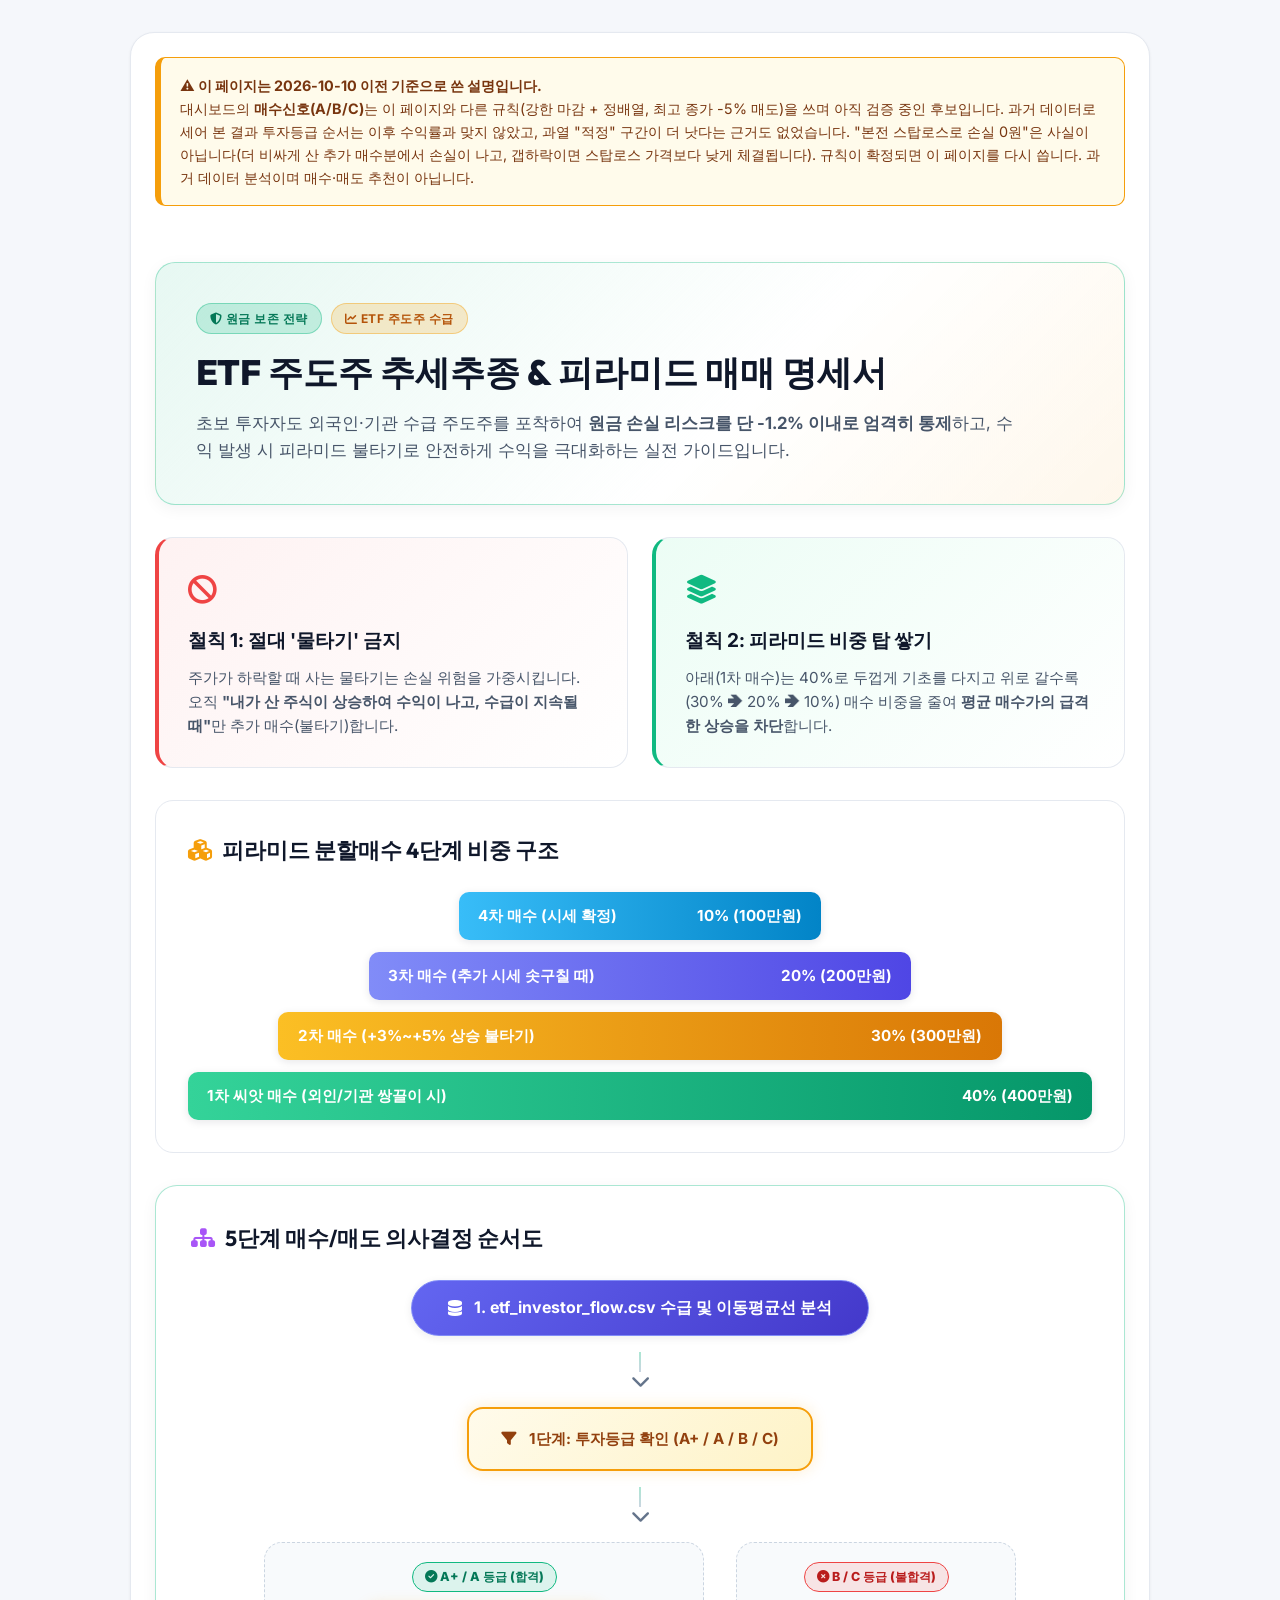
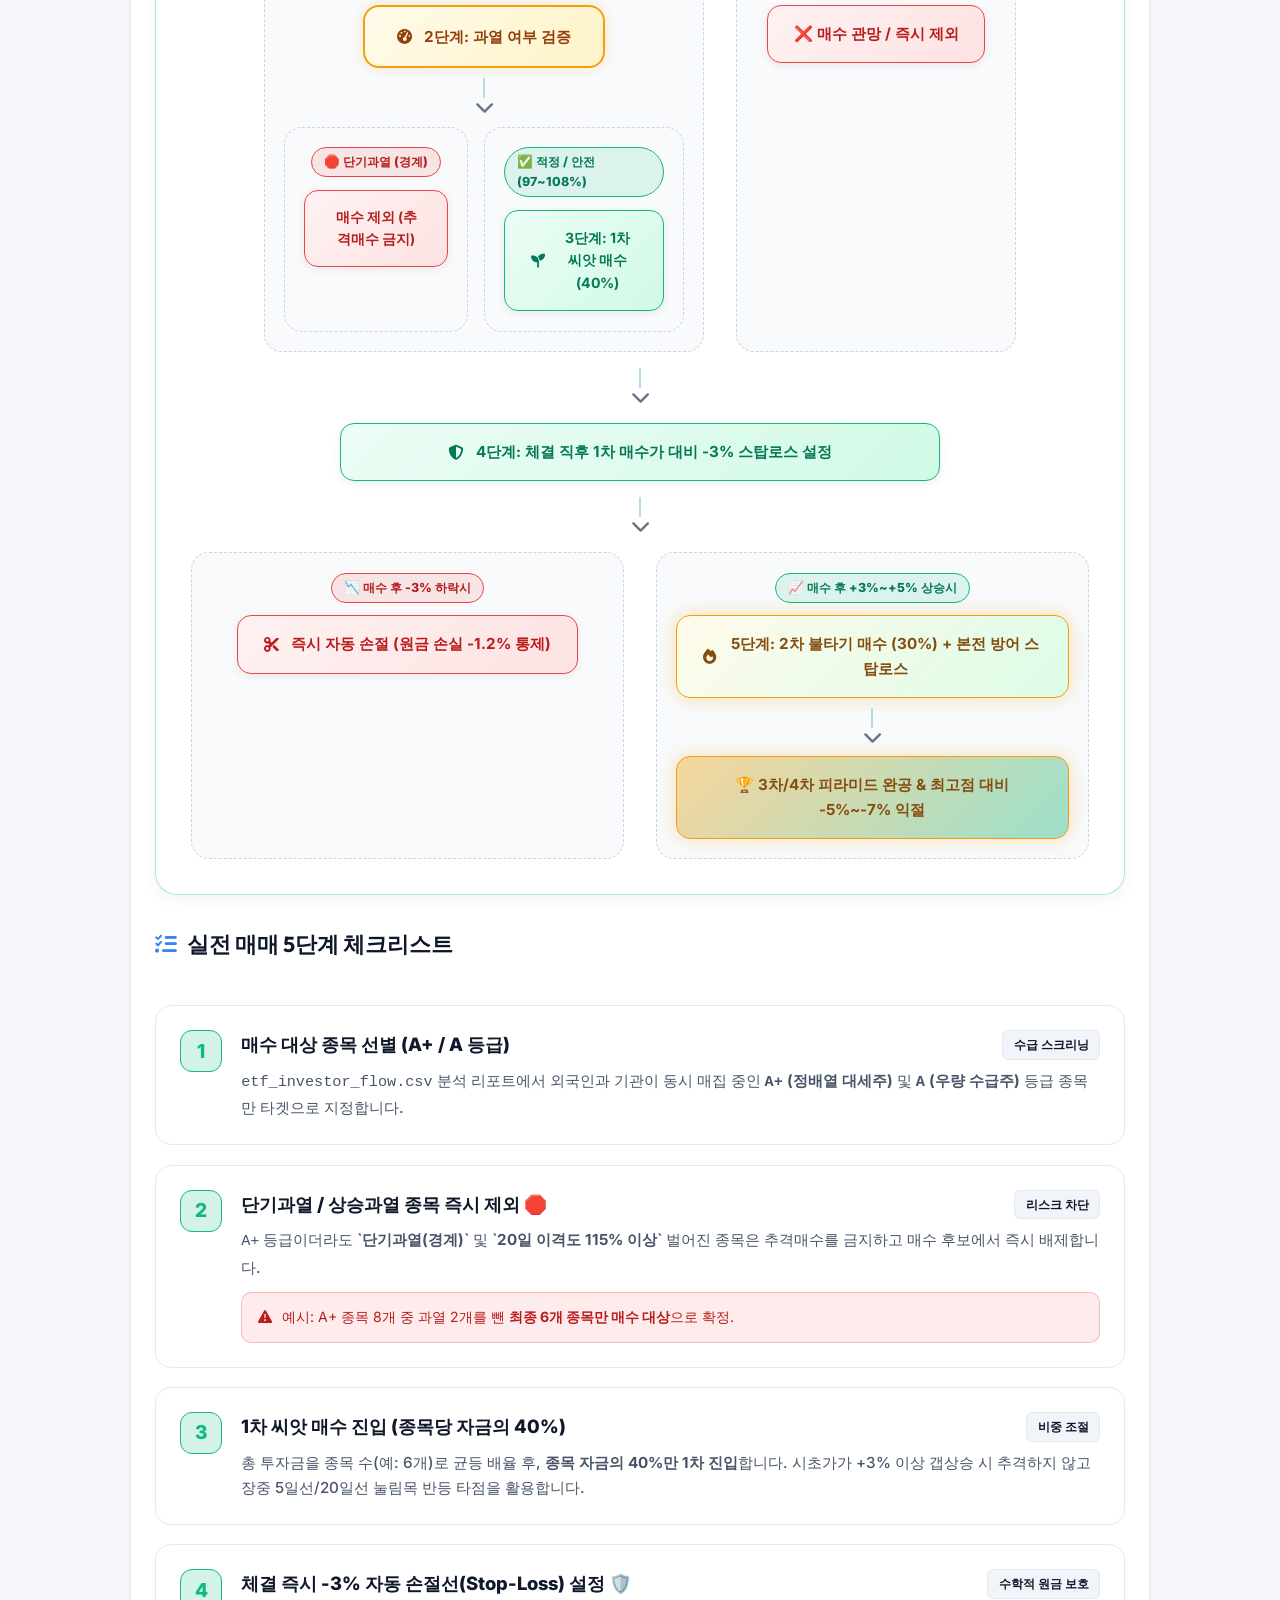
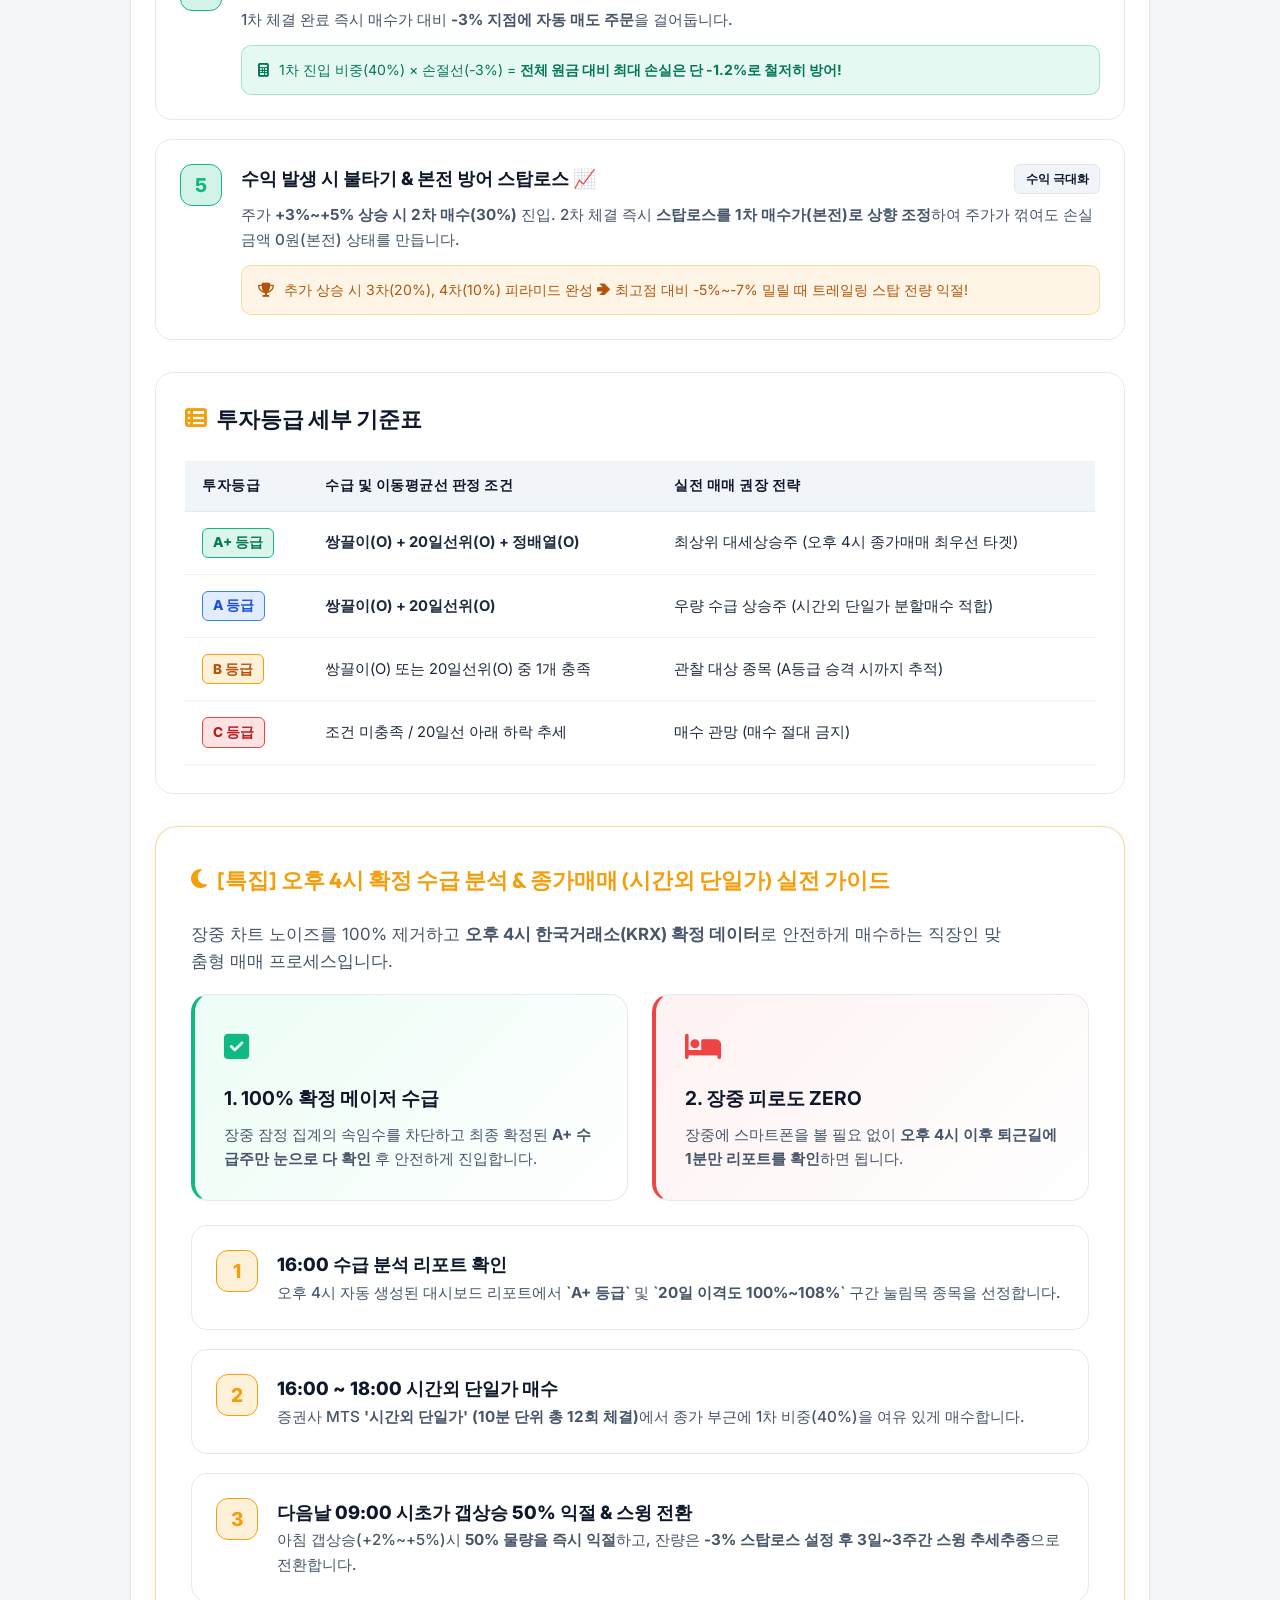
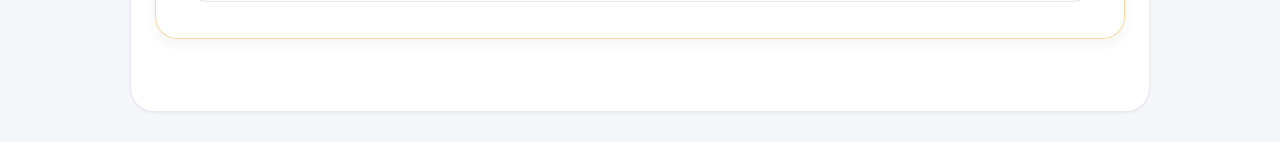
==== commit e8857eb3: "feat: 매수신호(A/B/C) 추가, 등급 계산 버그 수정, 검증 도구 추가 매수신호 (검증 중인 후보 규칙) - buySignal.py: 강한 마감(+3% 이상, 거래량 1.5" ====
--- a/docs/stockDesc1.html
+++ b/docs/stockDesc1.html
@@ -537,6 +537,14 @@
 <body>
 
   <div class="strategy-container">
+
+    <div style="margin: 0 0 1.5rem 0; padding: 1rem 1.2rem; border: 1px solid #f59e0b; border-left: 6px solid #f59e0b; border-radius: 10px; background: #fffbeb; color: #78350f; font-size: 0.9rem; line-height: 1.6;">
+      <strong>⚠️ 이 페이지는 2026-10-10 이전 기준으로 쓴 설명입니다.</strong><br>
+      대시보드의 <strong>매수신호(A/B/C)</strong>는 이 페이지와 다른 규칙(강한 마감 + 정배열, 최고 종가 -5% 매도)을 쓰며 아직 검증 중인 후보입니다.
+      과거 데이터로 세어 본 결과 투자등급 순서는 이후 수익률과 맞지 않았고, 과열 "적정" 구간이 더 낫다는 근거도 없었습니다.
+      "본전 스탑로스로 손실 0원"은 사실이 아닙니다(더 비싸게 산 추가 매수분에서 손실이 나고, 갭하락이면 스탑로스 가격보다 낮게 체결됩니다).
+      규칙이 확정되면 이 페이지를 다시 씁니다. 과거 데이터 분석이며 매수·매도 추천이 아닙니다.
+    </div>
 
     <!-- Hero Banner -->
     <header class="hero-banner">
